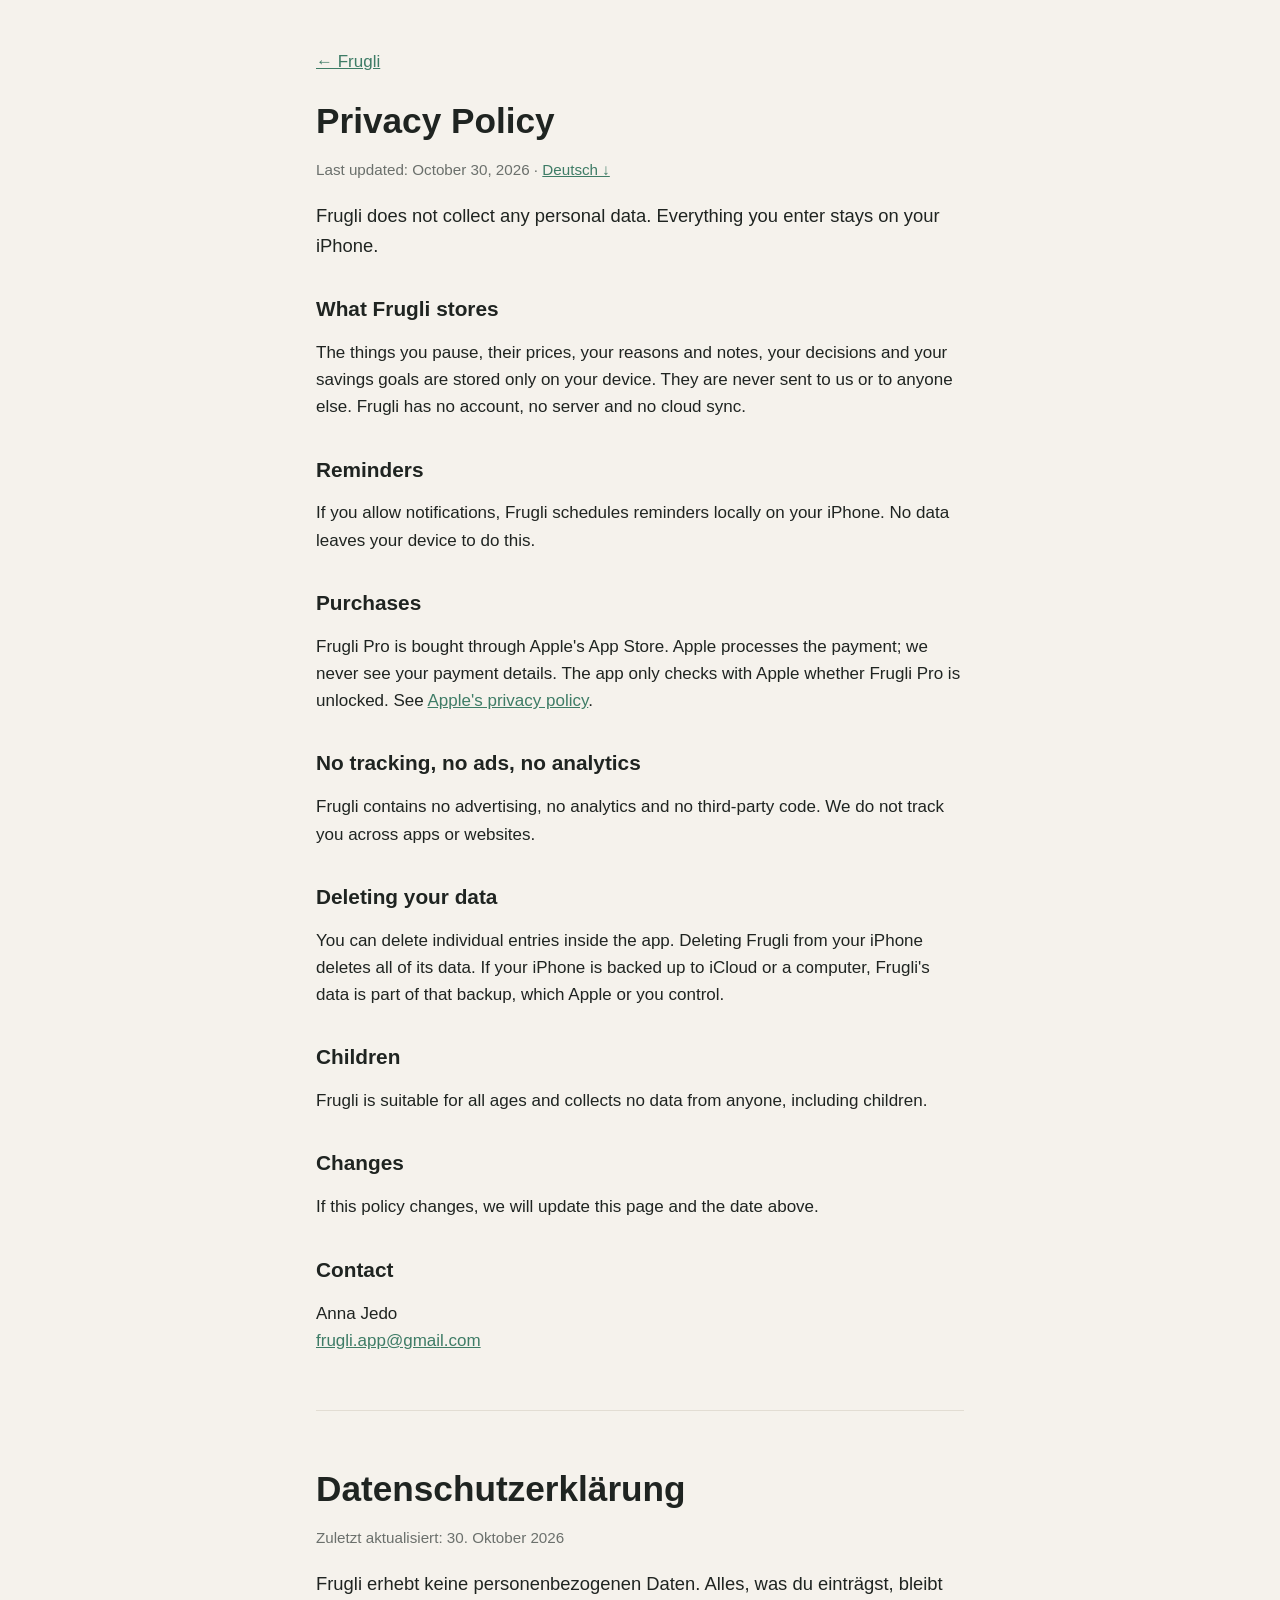
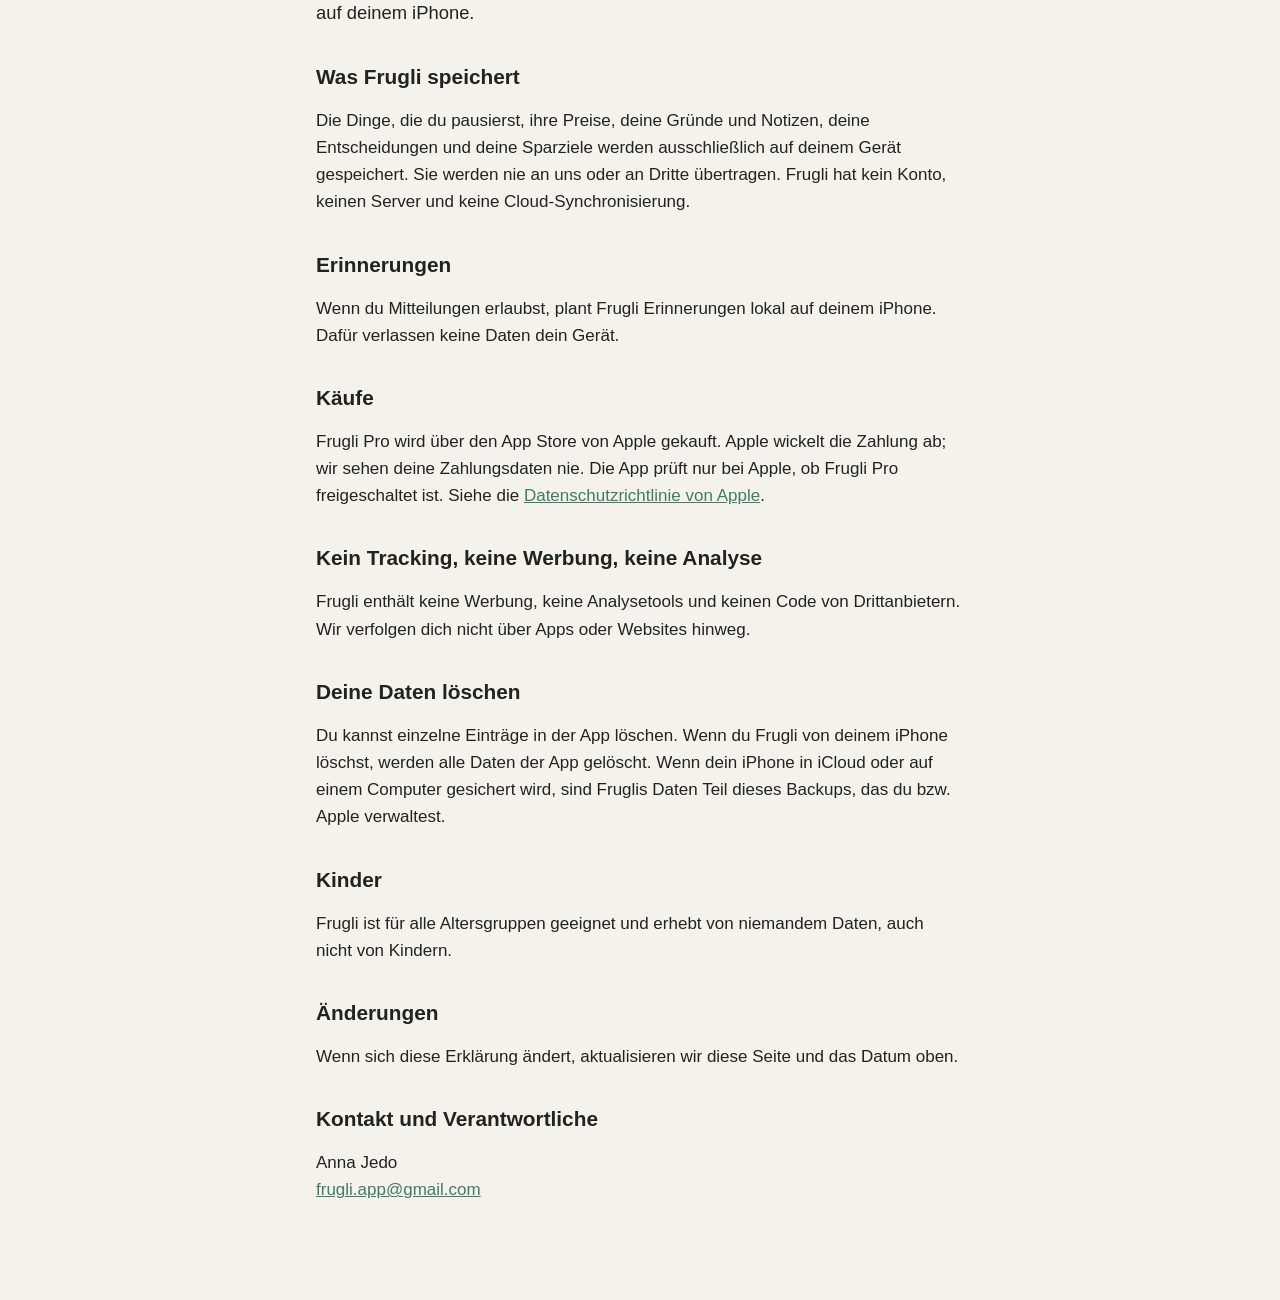
==== privacy.html @ 70025e0e "Frugli support and privacy pages" ====
<!doctype html>
<html lang="en">
<head>
<meta charset="utf-8">
<meta name="viewport" content="width=device-width, initial-scale=1">
<title>Frugli – Privacy Policy</title>
<link rel="stylesheet" href="style.css">
</head>
<body>
<main>
  <p class="back"><a href="index.html">← Frugli</a></p>

  <h1>Privacy Policy</h1>
  <p class="muted">Last updated: October 30, 2026 · <a href="#deutsch">Deutsch ↓</a></p>

  <p class="lead">Frugli does not collect any personal data. Everything you enter stays on your iPhone.</p>

  <h2>What Frugli stores</h2>
  <p>The things you pause, their prices, your reasons and notes, your decisions and your savings goals are stored only on your device. They are never sent to us or to anyone else. Frugli has no account, no server and no cloud sync.</p>

  <h2>Reminders</h2>
  <p>If you allow notifications, Frugli schedules reminders locally on your iPhone. No data leaves your device to do this.</p>

  <h2>Purchases</h2>
  <p>Frugli Pro is bought through Apple's App Store. Apple processes the payment; we never see your payment details. The app only checks with Apple whether Frugli Pro is unlocked. See <a href="https://www.apple.com/legal/privacy/">Apple's privacy policy</a>.</p>

  <h2>No tracking, no ads, no analytics</h2>
  <p>Frugli contains no advertising, no analytics and no third-party code. We do not track you across apps or websites.</p>

  <h2>Deleting your data</h2>
  <p>You can delete individual entries inside the app. Deleting Frugli from your iPhone deletes all of its data. If your iPhone is backed up to iCloud or a computer, Frugli's data is part of that backup, which Apple or you control.</p>

  <h2>Children</h2>
  <p>Frugli is suitable for all ages and collects no data from anyone, including children.</p>

  <h2>Changes</h2>
  <p>If this policy changes, we will update this page and the date above.</p>

  <h2>Contact</h2>
  <p>Anna Jedo<br><a href="mailto:frugli.app@gmail.com">frugli.app@gmail.com</a></p>

  <hr>

  <h1 id="deutsch" lang="de">Datenschutzerklärung</h1>
  <div lang="de">
  <p class="muted">Zuletzt aktualisiert: 30. Oktober 2026</p>

  <p class="lead">Frugli erhebt keine personenbezogenen Daten. Alles, was du einträgst, bleibt auf deinem iPhone.</p>

  <h2>Was Frugli speichert</h2>
  <p>Die Dinge, die du pausierst, ihre Preise, deine Gründe und Notizen, deine Entscheidungen und deine Sparziele werden ausschließlich auf deinem Gerät gespeichert. Sie werden nie an uns oder an Dritte übertragen. Frugli hat kein Konto, keinen Server und keine Cloud-Synchronisierung.</p>

  <h2>Erinnerungen</h2>
  <p>Wenn du Mitteilungen erlaubst, plant Frugli Erinnerungen lokal auf deinem iPhone. Dafür verlassen keine Daten dein Gerät.</p>

  <h2>Käufe</h2>
  <p>Frugli Pro wird über den App Store von Apple gekauft. Apple wickelt die Zahlung ab; wir sehen deine Zahlungsdaten nie. Die App prüft nur bei Apple, ob Frugli Pro freigeschaltet ist. Siehe die <a href="https://www.apple.com/de/legal/privacy/">Datenschutzrichtlinie von Apple</a>.</p>

  <h2>Kein Tracking, keine Werbung, keine Analyse</h2>
  <p>Frugli enthält keine Werbung, keine Analysetools und keinen Code von Drittanbietern. Wir verfolgen dich nicht über Apps oder Websites hinweg.</p>

  <h2>Deine Daten löschen</h2>
  <p>Du kannst einzelne Einträge in der App löschen. Wenn du Frugli von deinem iPhone löschst, werden alle Daten der App gelöscht. Wenn dein iPhone in iCloud oder auf einem Computer gesichert wird, sind Fruglis Daten Teil dieses Backups, das du bzw. Apple verwaltest.</p>

  <h2>Kinder</h2>
  <p>Frugli ist für alle Altersgruppen geeignet und erhebt von niemandem Daten, auch nicht von Kindern.</p>

  <h2>Änderungen</h2>
  <p>Wenn sich diese Erklärung ändert, aktualisieren wir diese Seite und das Datum oben.</p>

  <h2>Kontakt und Verantwortliche</h2>
  <p>Anna Jedo<br><a href="mailto:frugli.app@gmail.com">frugli.app@gmail.com</a></p>
  </div>
</main>
</body>
</html>
---- style.css ----
:root {
  --bg: #F5F2EC;
  --text: #1F2421;
  --muted: #6B706C;
  --accent: #3E7C66;
  --rule: #E2DDD3;
}

@media (prefers-color-scheme: dark) {
  :root {
    --bg: #161917;
    --text: #ECEEEC;
    --muted: #9AA19C;
    --accent: #6DB39A;
    --rule: #2A2F2C;
  }
}

* { box-sizing: border-box; }

body {
  margin: 0;
  background: var(--bg);
  color: var(--text);
  font: 17px/1.6 -apple-system, BlinkMacSystemFont, "Segoe UI", Roboto, sans-serif;
}

main {
  max-width: 680px;
  margin: 0 auto;
  padding: 48px 16px 80px;
}

h1, h2, h3 {
  font-family: ui-rounded, -apple-system, BlinkMacSystemFont, sans-serif;
  line-height: 1.25;
}

h1 { font-size: 2.2rem; margin: 0 0 8px; }
h2 { font-size: 1.3rem; margin: 36px 0 8px; }
h3 { font-size: 1.05rem; margin: 24px 0 4px; }

a { color: var(--accent); }

.lead { font-size: 1.15rem; }
.muted { color: var(--muted); font-size: 0.95rem; }
.back { margin: 0 0 24px; }

hr {
  border: 0;
  border-top: 1px solid var(--rule);
  margin: 56px 0;
}
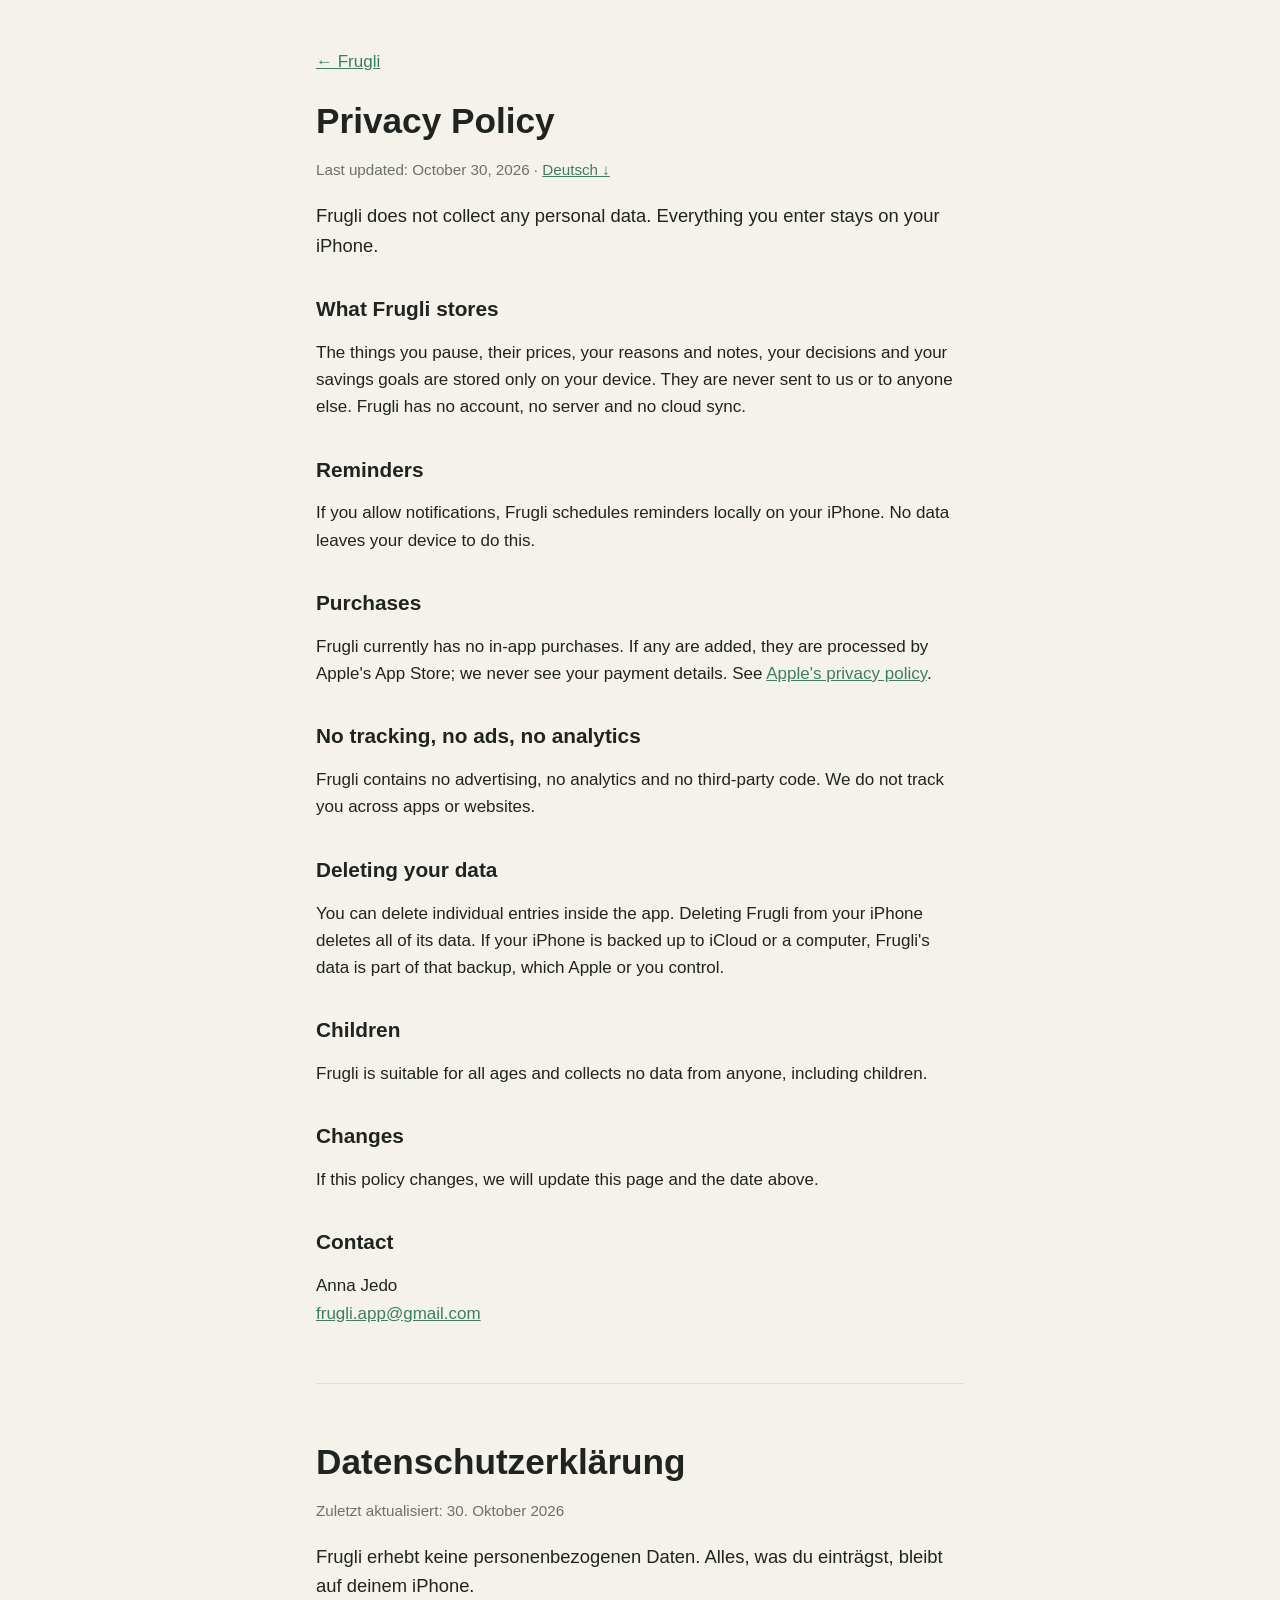
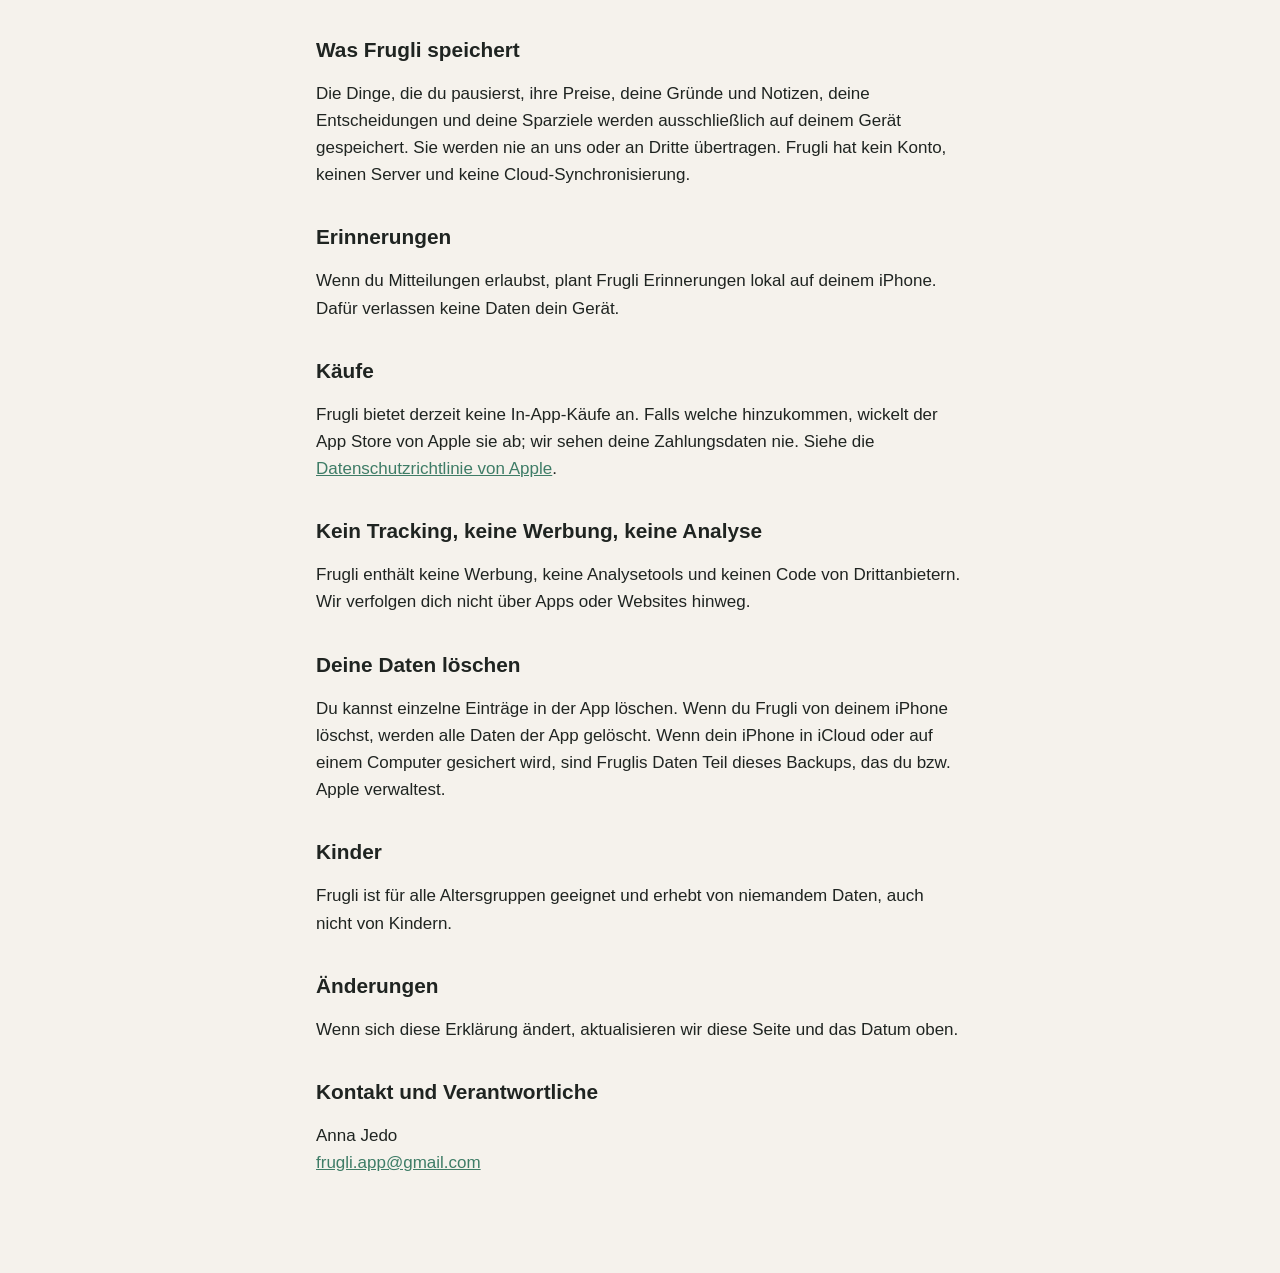
==== commit 54d361f9: "Frugli 1.0 is free: update FAQ and privacy policy" ====
--- a/privacy.html
+++ b/privacy.html
@@ -22,7 +22,7 @@
   <p>If you allow notifications, Frugli schedules reminders locally on your iPhone. No data leaves your device to do this.</p>
 
   <h2>Purchases</h2>
-  <p>Frugli Pro is bought through Apple's App Store. Apple processes the payment; we never see your payment details. The app only checks with Apple whether Frugli Pro is unlocked. See <a href="https://www.apple.com/legal/privacy/">Apple's privacy policy</a>.</p>
+  <p>Frugli currently has no in-app purchases. If any are added, they are processed by Apple's App Store; we never see your payment details. See <a href="https://www.apple.com/legal/privacy/">Apple's privacy policy</a>.</p>
 
   <h2>No tracking, no ads, no analytics</h2>
   <p>Frugli contains no advertising, no analytics and no third-party code. We do not track you across apps or websites.</p>
@@ -54,7 +54,7 @@
   <p>Wenn du Mitteilungen erlaubst, plant Frugli Erinnerungen lokal auf deinem iPhone. Dafür verlassen keine Daten dein Gerät.</p>
 
   <h2>Käufe</h2>
-  <p>Frugli Pro wird über den App Store von Apple gekauft. Apple wickelt die Zahlung ab; wir sehen deine Zahlungsdaten nie. Die App prüft nur bei Apple, ob Frugli Pro freigeschaltet ist. Siehe die <a href="https://www.apple.com/de/legal/privacy/">Datenschutzrichtlinie von Apple</a>.</p>
+  <p>Frugli bietet derzeit keine In-App-Käufe an. Falls welche hinzukommen, wickelt der App Store von Apple sie ab; wir sehen deine Zahlungsdaten nie. Siehe die <a href="https://www.apple.com/de/legal/privacy/">Datenschutzrichtlinie von Apple</a>.</p>
 
   <h2>Kein Tracking, keine Werbung, keine Analyse</h2>
   <p>Frugli enthält keine Werbung, keine Analysetools und keinen Code von Drittanbietern. Wir verfolgen dich nicht über Apps oder Websites hinweg.</p>
